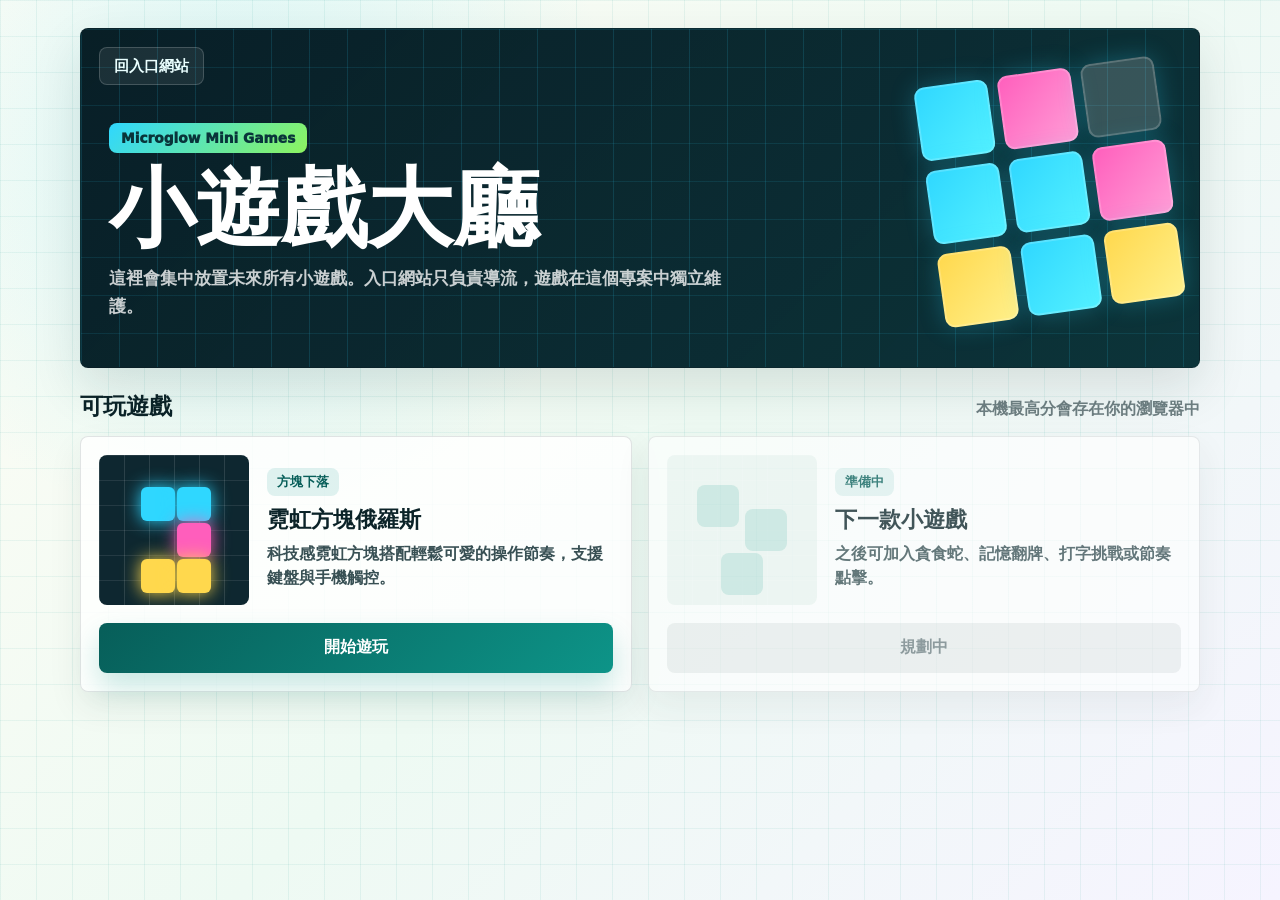
==== index.html @ 8ab64b35 "Fix portal return links" ====
<!doctype html>
<html lang="zh-Hant">
  <head>
    <meta charset="utf-8">
    <meta name="viewport" content="width=device-width, initial-scale=1">
    <meta
      name="description"
      content="TSY.Microglow 小遊戲大廳，集中放置可在桌機與手機遊玩的輕量小遊戲。"
    >
    <title>TSY.Microglow 小遊戲大廳</title>
    <link rel="stylesheet" href="./shared/base.css">
  </head>
  <body>
    <main class="lobby-shell">
      <header class="lobby-hero" aria-labelledby="page-title">
        <a class="back-link" href="https://tsy3991.github.io/TSY.Microglow-Website/" data-portal-return>回入口網站</a>
        <div class="hero-copy">
          <p class="eyebrow">Microglow Mini Games</p>
          <h1 id="page-title">小遊戲大廳</h1>
          <p>
            這裡會集中放置未來所有小遊戲。入口網站只負責導流，遊戲在這個專案中獨立維護。
          </p>
        </div>
        <div class="hero-pixel" aria-hidden="true">
          <span></span>
          <span></span>
          <span></span>
          <span></span>
          <span></span>
          <span></span>
          <span></span>
          <span></span>
          <span></span>
        </div>
      </header>

      <section class="game-section" aria-labelledby="games-title">
        <div class="section-heading">
          <h2 id="games-title">可玩遊戲</h2>
          <span>本機最高分會存在你的瀏覽器中</span>
        </div>

        <div class="game-grid">
          <article class="game-card">
            <div class="game-thumb neon-blocks" aria-hidden="true">
              <span></span>
              <span></span>
              <span></span>
              <span></span>
              <span></span>
            </div>
            <div class="game-card-copy">
              <p>方塊下落</p>
              <h3>霓虹方塊俄羅斯</h3>
              <span>科技感霓虹方塊搭配輕鬆可愛的操作節奏，支援鍵盤與手機觸控。</span>
            </div>
            <a class="primary-link" href="./games/tetris/">開始遊玩</a>
          </article>

          <article class="game-card is-coming">
            <div class="game-thumb muted-thumb" aria-hidden="true">
              <span></span>
              <span></span>
              <span></span>
            </div>
            <div class="game-card-copy">
              <p>準備中</p>
              <h3>下一款小遊戲</h3>
              <span>之後可加入貪食蛇、記憶翻牌、打字挑戰或節奏點擊。</span>
            </div>
            <span class="disabled-link">規劃中</span>
          </article>
        </div>
      </section>
    </main>
    <script src="./shared/portal-return.js"></script>
  </body>
</html>
---- shared/base.css ----
:root {
  --page: #f7fbf8;
  --ink: #0b2328;
  --ink-soft: #385054;
  --muted: #6e7f82;
  --panel: rgba(255, 255, 255, 0.82);
  --line: rgba(21, 39, 43, 0.12);
  --teal: #0d9488;
  --teal-deep: #075e59;
  --cyan: #2fd7ff;
  --lime: #8df45f;
  --pink: #ff5ebc;
  --yellow: #ffd84d;
  --blue: #3d75ff;
  --radius: 8px;
  --shadow: 0 20px 50px rgba(15, 40, 44, 0.12);
}

* {
  box-sizing: border-box;
}

html {
  min-width: 320px;
  background: var(--page);
  color: var(--ink);
  font-family:
    "Noto Sans TC",
    "Microsoft JhengHei",
    system-ui,
    -apple-system,
    BlinkMacSystemFont,
    "Segoe UI",
    sans-serif;
}

body {
  min-height: 100vh;
  margin: 0;
  background:
    linear-gradient(90deg, rgba(13, 148, 136, 0.08) 1px, transparent 1px),
    linear-gradient(rgba(13, 148, 136, 0.07) 1px, transparent 1px),
    radial-gradient(circle at 18% 16%, rgba(47, 215, 255, 0.18), transparent 30%),
    linear-gradient(135deg, #fffdf5 0%, #eefaf3 52%, #f6f4ff 100%);
  background-size: 36px 36px, 36px 36px, auto, auto;
}

a {
  color: inherit;
  text-decoration: none;
}

button,
a {
  -webkit-tap-highlight-color: transparent;
}

h1,
h2,
h3,
p {
  margin-top: 0;
}

.lobby-shell {
  width: min(1120px, calc(100% - 32px));
  margin: 0 auto;
  padding: 28px 0 48px;
}

.lobby-hero {
  position: relative;
  display: grid;
  grid-template-columns: minmax(0, 1fr) 330px;
  gap: 26px;
  align-items: center;
  min-height: 340px;
  overflow: hidden;
  padding: 28px;
  border: 1px solid var(--line);
  border-radius: var(--radius);
  background:
    linear-gradient(135deg, rgba(8, 30, 38, 0.92), rgba(11, 51, 57, 0.88)),
    linear-gradient(135deg, #10232b, #123b3f);
  box-shadow: var(--shadow);
}

.lobby-hero::before {
  position: absolute;
  inset: 0;
  background:
    linear-gradient(90deg, rgba(47, 215, 255, 0.14) 1px, transparent 1px),
    linear-gradient(rgba(47, 215, 255, 0.1) 1px, transparent 1px);
  background-size: 38px 38px;
  content: "";
  pointer-events: none;
}

.back-link,
.hero-copy,
.hero-pixel {
  position: relative;
  z-index: 1;
}

.back-link {
  position: absolute;
  top: 18px;
  left: 18px;
  z-index: 10;
  display: inline-flex;
  min-height: 38px;
  align-items: center;
  padding: 0 14px;
  border: 1px solid rgba(255, 255, 255, 0.18);
  border-radius: var(--radius);
  color: #eaffff;
  background: rgba(255, 255, 255, 0.08);
  font-size: 0.92rem;
  font-weight: 900;
  pointer-events: auto;
  touch-action: manipulation;
}

.hero-copy {
  padding-top: 48px;
  color: #ffffff;
}

.eyebrow {
  display: inline-flex;
  min-height: 30px;
  align-items: center;
  margin-bottom: 14px;
  padding: 0 12px;
  border-radius: var(--radius);
  color: #09343a;
  background: linear-gradient(135deg, var(--cyan), var(--lime));
  font-size: 0.86rem;
  font-weight: 950;
}

.hero-copy h1 {
  margin-bottom: 14px;
  font-size: clamp(2.2rem, 7vw, 5.4rem);
  font-weight: 950;
  line-height: 0.95;
  letter-spacing: 0;
}

.hero-copy p:last-child {
  max-width: 620px;
  margin-bottom: 0;
  color: rgba(255, 255, 255, 0.78);
  font-size: 1.08rem;
  font-weight: 800;
  line-height: 1.65;
}

.hero-pixel {
  display: grid;
  grid-template-columns: repeat(3, 74px);
  grid-auto-rows: 74px;
  gap: 10px;
  justify-content: end;
  transform: rotate(-8deg);
}

.hero-pixel span {
  border-radius: 10px;
  background: rgba(255, 255, 255, 0.18);
  box-shadow:
    inset 0 0 0 2px rgba(255, 255, 255, 0.18),
    0 0 24px rgba(47, 215, 255, 0.26);
}

.hero-pixel span:nth-child(1),
.hero-pixel span:nth-child(4),
.hero-pixel span:nth-child(5),
.hero-pixel span:nth-child(8) {
  background: linear-gradient(135deg, var(--cyan), #54f1ff);
}

.hero-pixel span:nth-child(2),
.hero-pixel span:nth-child(6) {
  background: linear-gradient(135deg, var(--pink), #ff9ed7);
}

.hero-pixel span:nth-child(7),
.hero-pixel span:nth-child(9) {
  background: linear-gradient(135deg, var(--yellow), #fff08b);
}

.game-section {
  display: grid;
  gap: 16px;
  margin-top: 24px;
}

.section-heading {
  display: flex;
  flex-wrap: wrap;
  align-items: end;
  justify-content: space-between;
  gap: 10px;
}

.section-heading h2 {
  margin-bottom: 0;
  font-size: 1.45rem;
  line-height: 1.2;
}

.section-heading span {
  color: var(--muted);
  font-weight: 800;
}

.game-grid {
  display: grid;
  grid-template-columns: repeat(2, minmax(0, 1fr));
  gap: 16px;
}

.game-card {
  display: grid;
  grid-template-columns: 150px minmax(0, 1fr);
  gap: 18px;
  align-items: center;
  padding: 18px;
  border: 1px solid var(--line);
  border-radius: var(--radius);
  background: var(--panel);
  box-shadow: 0 14px 34px rgba(20, 46, 50, 0.08);
}

.game-thumb {
  position: relative;
  display: grid;
  width: 150px;
  height: 150px;
  place-items: center;
  overflow: hidden;
  border-radius: var(--radius);
  background: #0e2730;
}

.game-thumb::before {
  position: absolute;
  inset: 0;
  background:
    linear-gradient(90deg, rgba(255, 255, 255, 0.12) 1px, transparent 1px),
    linear-gradient(rgba(255, 255, 255, 0.09) 1px, transparent 1px);
  background-size: 25px 25px;
  content: "";
}

.neon-blocks span {
  position: absolute;
  width: 34px;
  height: 34px;
  border-radius: 6px;
  box-shadow: 0 0 18px currentColor;
}

.neon-blocks span:nth-child(1) {
  top: 32px;
  left: 42px;
  color: var(--cyan);
  background: var(--cyan);
}

.neon-blocks span:nth-child(2) {
  top: 32px;
  left: 78px;
  color: var(--cyan);
  background: var(--cyan);
}

.neon-blocks span:nth-child(3) {
  top: 68px;
  left: 78px;
  color: var(--pink);
  background: var(--pink);
}

.neon-blocks span:nth-child(4) {
  top: 104px;
  left: 42px;
  color: var(--yellow);
  background: var(--yellow);
}

.neon-blocks span:nth-child(5) {
  top: 104px;
  left: 78px;
  color: var(--yellow);
  background: var(--yellow);
}

.muted-thumb {
  background: #ecf5f2;
}

.muted-thumb span {
  position: absolute;
  width: 42px;
  height: 42px;
  border-radius: 8px;
  background: rgba(13, 148, 136, 0.18);
}

.muted-thumb span:nth-child(1) {
  top: 30px;
  left: 30px;
}

.muted-thumb span:nth-child(2) {
  top: 54px;
  left: 78px;
}

.muted-thumb span:nth-child(3) {
  top: 98px;
  left: 54px;
}

.game-card-copy {
  min-width: 0;
}

.game-card-copy p {
  display: inline-flex;
  min-height: 28px;
  align-items: center;
  margin-bottom: 10px;
  padding: 0 10px;
  border-radius: var(--radius);
  color: var(--teal-deep);
  background: rgba(13, 148, 136, 0.12);
  font-size: 0.84rem;
  font-weight: 950;
}

.game-card-copy h3 {
  margin-bottom: 8px;
  font-size: 1.36rem;
  line-height: 1.25;
}

.game-card-copy span {
  color: var(--ink-soft);
  font-weight: 750;
  line-height: 1.55;
}

.primary-link,
.disabled-link {
  grid-column: 1 / -1;
  display: inline-flex;
  min-height: 50px;
  align-items: center;
  justify-content: center;
  border-radius: var(--radius);
  font-size: 1rem;
  font-weight: 950;
}

.primary-link {
  color: #ffffff;
  background: linear-gradient(135deg, var(--teal-deep), var(--teal));
  box-shadow: 0 14px 28px rgba(13, 148, 136, 0.22);
}

.disabled-link {
  color: var(--muted);
  background: rgba(90, 114, 118, 0.12);
}

.is-coming {
  opacity: 0.76;
}

@media (max-width: 820px) {
  .lobby-shell {
    width: min(100% - 24px, 1120px);
    padding-top: 16px;
  }

  .lobby-hero {
    grid-template-columns: 1fr;
    min-height: auto;
  }

  .hero-pixel {
    grid-template-columns: repeat(6, 38px);
    grid-auto-rows: 38px;
    justify-content: start;
    transform: none;
  }

  .game-grid {
    grid-template-columns: 1fr;
  }
}

@media (max-width: 540px) {
  .lobby-hero {
    padding: 20px;
  }

  .hero-copy {
    padding-top: 48px;
  }

  .game-card {
    grid-template-columns: 1fr;
  }

  .game-thumb {
    width: 100%;
    height: 180px;
  }
}
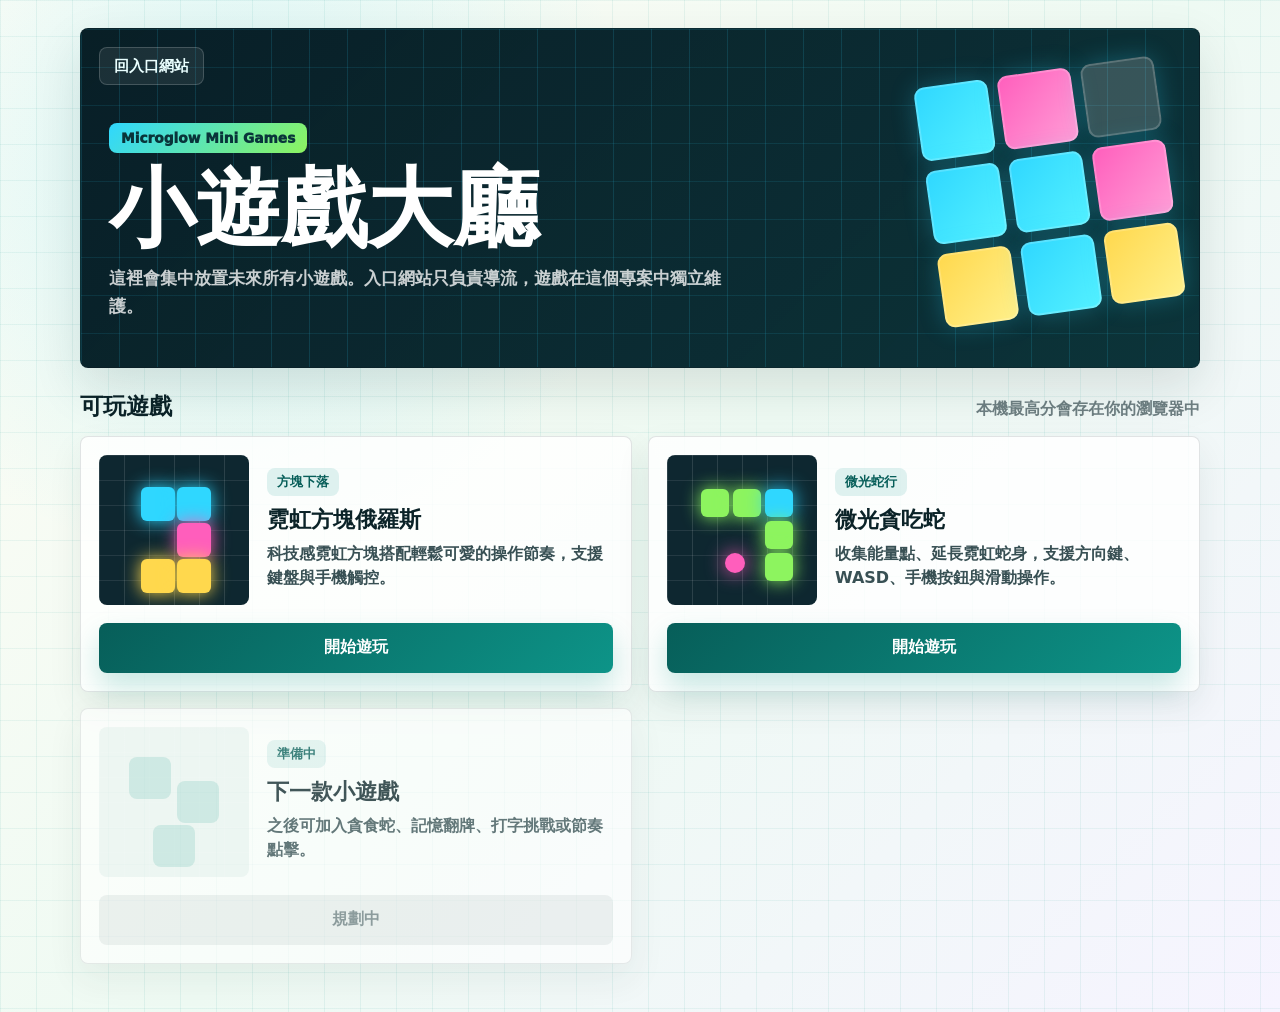
==== commit 58c5bfa6: "Add snake mini game" ====
--- a/index.html
+++ b/index.html
@@ -57,6 +57,23 @@
             <a class="primary-link" href="./games/tetris/">開始遊玩</a>
           </article>
 
+          <article class="game-card">
+            <div class="game-thumb snake-path" aria-hidden="true">
+              <span></span>
+              <span></span>
+              <span></span>
+              <span></span>
+              <span></span>
+              <span></span>
+            </div>
+            <div class="game-card-copy">
+              <p>微光蛇行</p>
+              <h3>微光貪吃蛇</h3>
+              <span>收集能量點、延長霓虹蛇身，支援方向鍵、WASD、手機按鈕與滑動操作。</span>
+            </div>
+            <a class="primary-link" href="./games/snake/">開始遊玩</a>
+          </article>
+
           <article class="game-card is-coming">
             <div class="game-thumb muted-thumb" aria-hidden="true">
               <span></span>
--- a/shared/base.css
+++ b/shared/base.css
@@ -298,6 +298,52 @@
   background: var(--yellow);
 }
 
+.snake-path span {
+  position: absolute;
+  width: 28px;
+  height: 28px;
+  border-radius: 6px;
+  background: var(--lime);
+  box-shadow: 0 0 18px var(--lime);
+}
+
+.snake-path span:nth-child(1) {
+  top: 34px;
+  left: 34px;
+}
+
+.snake-path span:nth-child(2) {
+  top: 34px;
+  left: 66px;
+}
+
+.snake-path span:nth-child(3) {
+  top: 34px;
+  left: 98px;
+  background: var(--cyan);
+  box-shadow: 0 0 20px var(--cyan);
+}
+
+.snake-path span:nth-child(4) {
+  top: 66px;
+  left: 98px;
+}
+
+.snake-path span:nth-child(5) {
+  top: 98px;
+  left: 98px;
+}
+
+.snake-path span:nth-child(6) {
+  top: 98px;
+  left: 58px;
+  width: 20px;
+  height: 20px;
+  border-radius: 50%;
+  background: var(--pink);
+  box-shadow: 0 0 20px var(--pink);
+}
+
 .muted-thumb {
   background: #ecf5f2;
 }
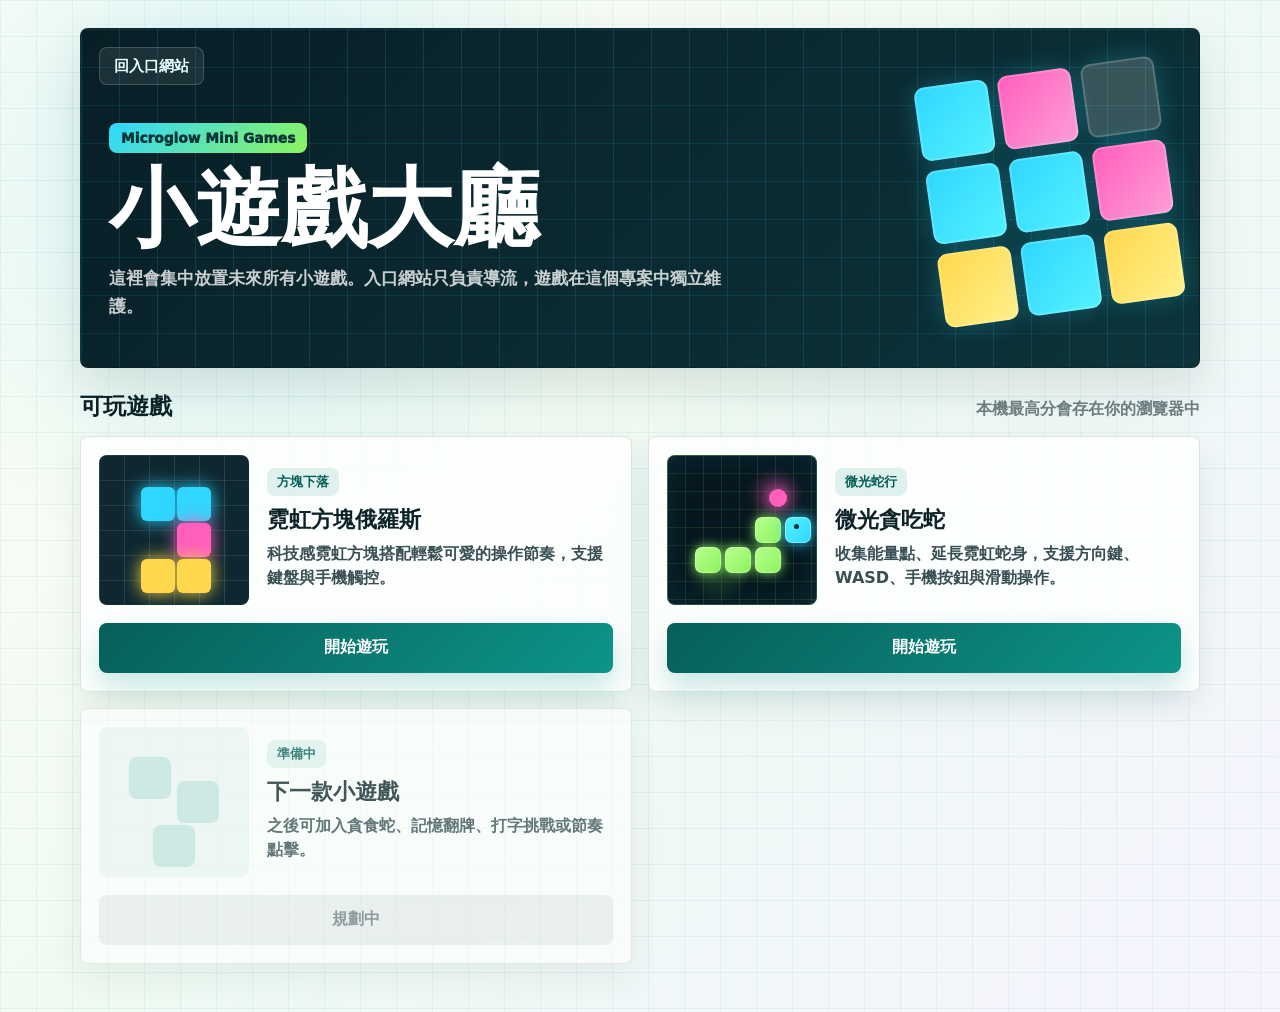
==== commit 140248fc: "Add snake lobby thumbnail" ====
--- a/index.html
+++ b/index.html
@@ -58,7 +58,7 @@
           </article>
 
           <article class="game-card">
-            <div class="game-thumb snake-path" aria-hidden="true">
+            <div class="game-thumb snake-preview" aria-hidden="true">
               <span></span>
               <span></span>
               <span></span>
--- a/shared/base.css
+++ b/shared/base.css
@@ -298,50 +298,86 @@
   background: var(--yellow);
 }
 
-.snake-path span {
-  position: absolute;
-  width: 28px;
-  height: 28px;
-  border-radius: 6px;
-  background: var(--lime);
-  box-shadow: 0 0 18px var(--lime);
-}
-
-.snake-path span:nth-child(1) {
+.snake-preview {
+  background:
+    radial-gradient(circle at 72% 26%, rgba(255, 94, 188, 0.28), transparent 18%),
+    radial-gradient(circle at 34% 76%, rgba(141, 244, 95, 0.22), transparent 22%),
+    #07171f;
+  box-shadow:
+    inset 0 0 0 1px rgba(141, 244, 95, 0.22),
+    inset 0 0 32px rgba(47, 215, 255, 0.1);
+}
+
+.snake-preview::before {
+  background:
+    linear-gradient(90deg, rgba(141, 244, 95, 0.12) 1px, transparent 1px),
+    linear-gradient(rgba(141, 244, 95, 0.1) 1px, transparent 1px);
+  background-size: 18px 18px;
+}
+
+.snake-preview::after {
+  position: absolute;
   top: 34px;
-  left: 34px;
-}
-
-.snake-path span:nth-child(2) {
-  top: 34px;
-  left: 66px;
-}
-
-.snake-path span:nth-child(3) {
-  top: 34px;
-  left: 98px;
-  background: var(--cyan);
-  box-shadow: 0 0 20px var(--cyan);
-}
-
-.snake-path span:nth-child(4) {
-  top: 66px;
-  left: 98px;
-}
-
-.snake-path span:nth-child(5) {
-  top: 98px;
-  left: 98px;
-}
-
-.snake-path span:nth-child(6) {
-  top: 98px;
-  left: 58px;
-  width: 20px;
-  height: 20px;
+  right: 30px;
+  width: 18px;
+  height: 18px;
   border-radius: 50%;
   background: var(--pink);
-  box-shadow: 0 0 20px var(--pink);
+  box-shadow:
+    0 0 16px var(--pink),
+    0 0 34px rgba(255, 94, 188, 0.42);
+  content: "";
+}
+
+.snake-preview span {
+  position: absolute;
+  z-index: 1;
+  width: 26px;
+  height: 26px;
+  border-radius: 7px;
+  background: linear-gradient(135deg, #b8ff8f, var(--lime));
+  box-shadow:
+    0 0 12px rgba(141, 244, 95, 0.9),
+    inset 0 0 0 1px rgba(255, 255, 255, 0.32);
+}
+
+.snake-preview span:nth-child(1) {
+  top: 92px;
+  left: 28px;
+}
+
+.snake-preview span:nth-child(2) {
+  top: 92px;
+  left: 58px;
+}
+
+.snake-preview span:nth-child(3) {
+  top: 92px;
+  left: 88px;
+}
+
+.snake-preview span:nth-child(4) {
+  top: 62px;
+  left: 88px;
+}
+
+.snake-preview span:nth-child(5) {
+  top: 62px;
+  left: 118px;
+  background: linear-gradient(135deg, #54f1ff, var(--cyan));
+  box-shadow:
+    0 0 14px rgba(47, 215, 255, 0.92),
+    inset 0 0 0 1px rgba(255, 255, 255, 0.34);
+}
+
+.snake-preview span:nth-child(6) {
+  top: 69px;
+  left: 127px;
+  width: 5px;
+  height: 5px;
+  border-radius: 50%;
+  background: #07343d;
+  box-shadow: none;
 }
 
 .muted-thumb {
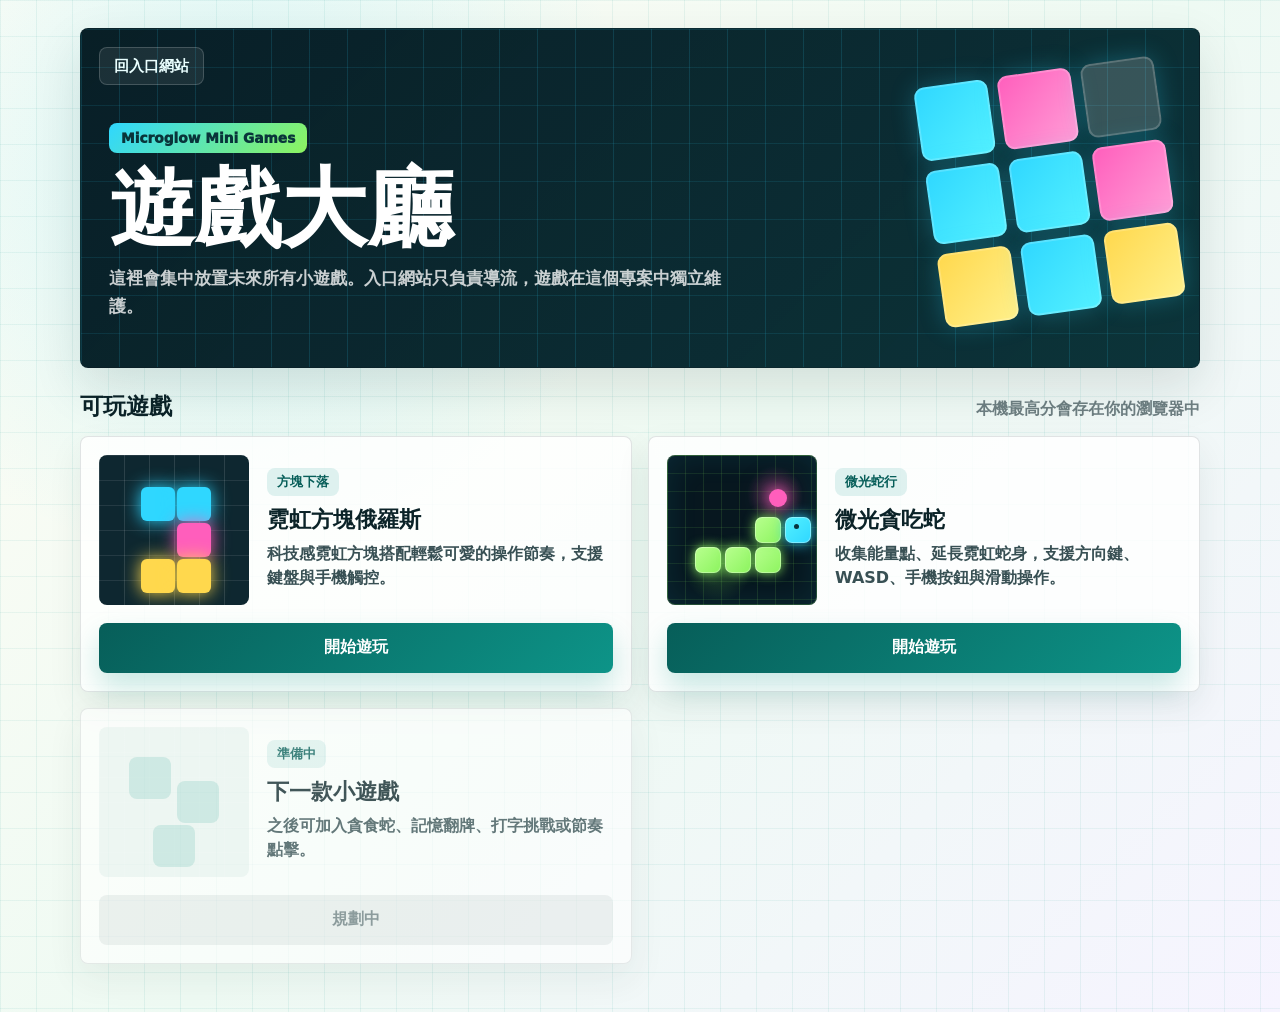
==== commit 5a797b66: "Rename game lobby labels" ====
--- a/index.html
+++ b/index.html
@@ -5,9 +5,9 @@
     <meta name="viewport" content="width=device-width, initial-scale=1">
     <meta
       name="description"
-      content="TSY.Microglow 小遊戲大廳，集中放置可在桌機與手機遊玩的輕量小遊戲。"
+      content="TSY.Microglow 遊戲大廳，集中放置可在桌機與手機遊玩的輕量小遊戲。"
     >
-    <title>TSY.Microglow 小遊戲大廳</title>
+    <title>TSY.Microglow 遊戲大廳</title>
     <link rel="stylesheet" href="./shared/base.css">
   </head>
   <body>
@@ -16,7 +16,7 @@
         <a class="back-link" href="https://tsy3991.github.io/TSY.Microglow-Website/" data-portal-return>回入口網站</a>
         <div class="hero-copy">
           <p class="eyebrow">Microglow Mini Games</p>
-          <h1 id="page-title">小遊戲大廳</h1>
+          <h1 id="page-title">遊戲大廳</h1>
           <p>
             這裡會集中放置未來所有小遊戲。入口網站只負責導流，遊戲在這個專案中獨立維護。
           </p>
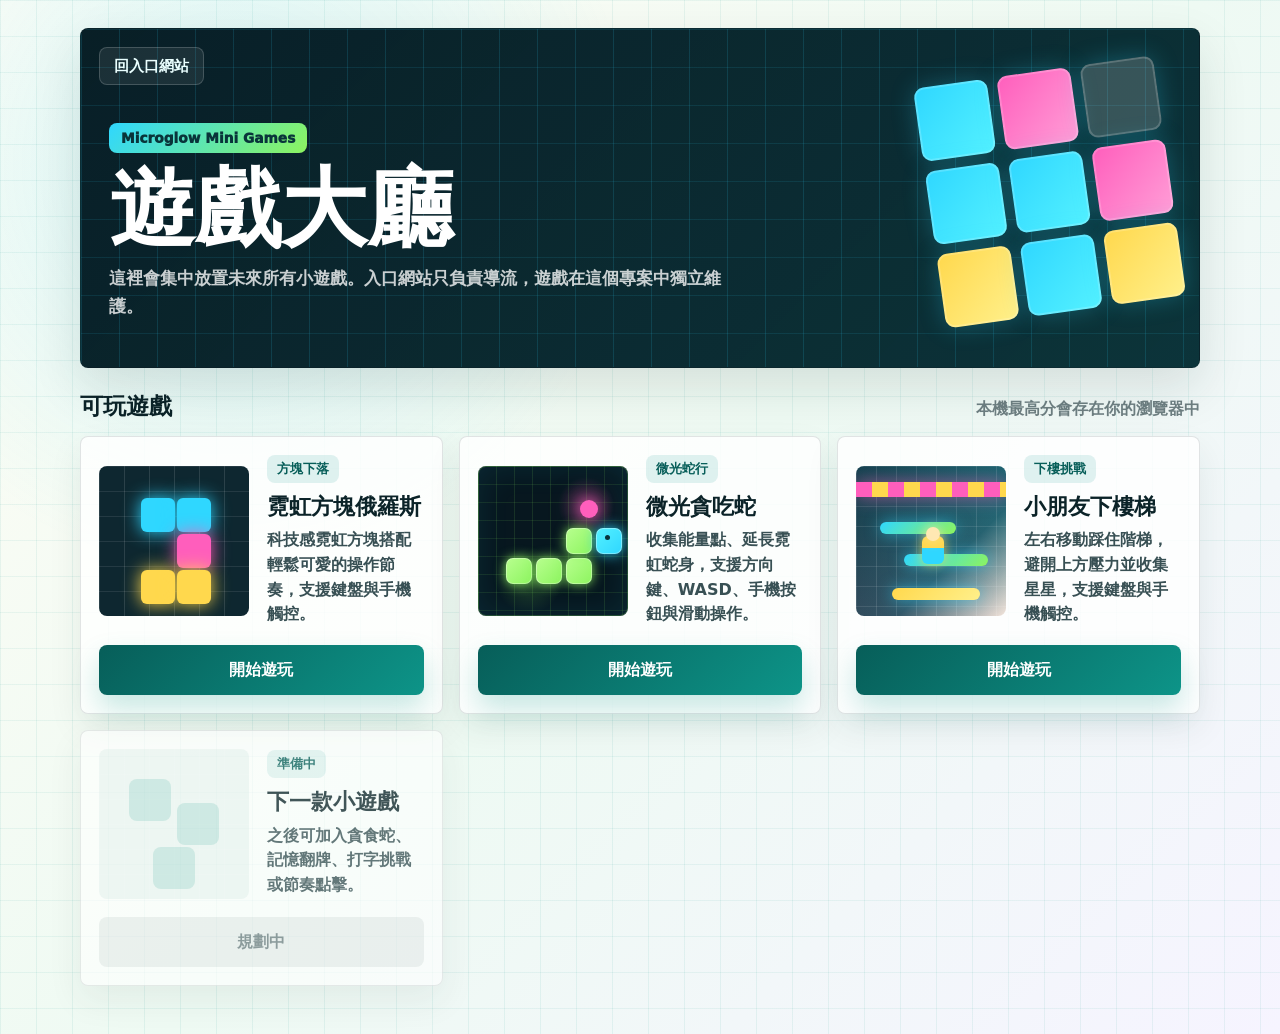
==== commit f8188948: "Add 小朋友下樓梯 game to lobby - New downstairs game with keyboard and touch controls - Update lobby card," ====
--- a/index.html
+++ b/index.html
@@ -74,6 +74,22 @@
             <a class="primary-link" href="./games/snake/">開始遊玩</a>
           </article>
 
+          <article class="game-card">
+            <div class="game-thumb downstairs-preview" aria-hidden="true">
+              <span></span>
+              <span></span>
+              <span></span>
+              <span></span>
+              <span></span>
+            </div>
+            <div class="game-card-copy">
+              <p>下樓挑戰</p>
+              <h3>小朋友下樓梯</h3>
+              <span>左右移動踩住階梯，避開上方壓力並收集星星，支援鍵盤與手機觸控。</span>
+            </div>
+            <a class="primary-link" href="./games/downstairs/">開始遊玩</a>
+          </article>
+
           <article class="game-card is-coming">
             <div class="game-thumb muted-thumb" aria-hidden="true">
               <span></span>
--- a/shared/base.css
+++ b/shared/base.css
@@ -218,7 +218,7 @@
 
 .game-grid {
   display: grid;
-  grid-template-columns: repeat(2, minmax(0, 1fr));
+  grid-template-columns: repeat(auto-fit, minmax(320px, 1fr));
   gap: 16px;
 }
 
@@ -380,6 +380,83 @@
   box-shadow: none;
 }
 
+.downstairs-preview {
+  background:
+    linear-gradient(180deg, rgba(47, 215, 255, 0.18), rgba(255, 94, 188, 0.12)),
+    linear-gradient(135deg, #0b2027, #18555b 64%, #f1f7df),
+    #10232b;
+}
+
+.downstairs-preview::before {
+  background:
+    linear-gradient(90deg, rgba(255, 255, 255, 0.12) 1px, transparent 1px),
+    linear-gradient(rgba(255, 255, 255, 0.1) 1px, transparent 1px);
+  background-size: 20px 20px;
+}
+
+.downstairs-preview::after {
+  position: absolute;
+  top: 16px;
+  left: 0;
+  width: 100%;
+  height: 15px;
+  background: repeating-linear-gradient(90deg, #ff5ebc 0 16px, #ffd84d 16px 32px);
+  box-shadow: 0 0 18px rgba(255, 94, 188, 0.55);
+  content: "";
+}
+
+.downstairs-preview span {
+  position: absolute;
+  z-index: 1;
+  border-radius: 6px;
+}
+
+.downstairs-preview span:nth-child(1),
+.downstairs-preview span:nth-child(2),
+.downstairs-preview span:nth-child(3) {
+  height: 12px;
+  background: linear-gradient(135deg, var(--cyan), #8df45f);
+  box-shadow: 0 0 16px rgba(47, 215, 255, 0.58);
+}
+
+.downstairs-preview span:nth-child(1) {
+  top: 56px;
+  left: 24px;
+  width: 76px;
+}
+
+.downstairs-preview span:nth-child(2) {
+  top: 88px;
+  right: 18px;
+  width: 84px;
+}
+
+.downstairs-preview span:nth-child(3) {
+  top: 122px;
+  left: 36px;
+  width: 88px;
+  background: linear-gradient(135deg, var(--yellow), #fff08b);
+}
+
+.downstairs-preview span:nth-child(4) {
+  top: 70px;
+  left: 66px;
+  width: 22px;
+  height: 28px;
+  background: linear-gradient(180deg, #ffd84d 0 42%, #2fd7ff 42% 100%);
+  box-shadow: 0 0 12px rgba(255, 216, 77, 0.72);
+}
+
+.downstairs-preview span:nth-child(5) {
+  top: 61px;
+  left: 70px;
+  width: 14px;
+  height: 14px;
+  border-radius: 50%;
+  background: #ffe8b3;
+  box-shadow: 0 0 12px rgba(255, 232, 179, 0.8);
+}
+
 .muted-thumb {
   background: #ecf5f2;
 }
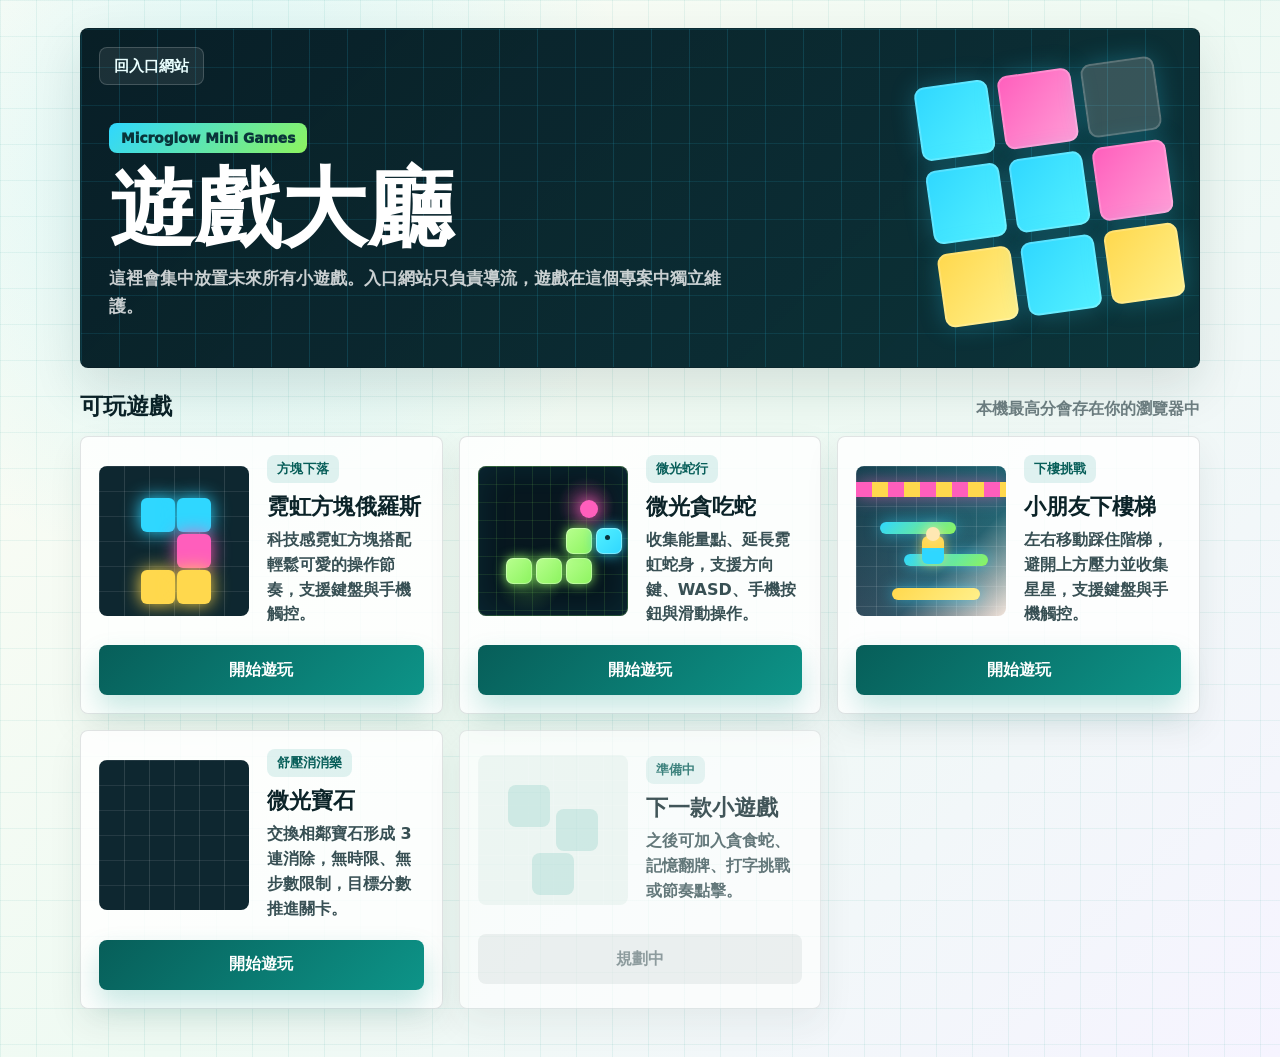
==== commit 23e96545: "Add 微光寶石 match-3 game (logic baseline) - New gem game with swap-adjacent match-3, chain combos, spec" ====
--- a/index.html
+++ b/index.html
@@ -90,6 +90,23 @@
             <a class="primary-link" href="./games/downstairs/">開始遊玩</a>
           </article>
 
+          <article class="game-card">
+            <div class="game-thumb gem-preview" aria-hidden="true">
+              <span></span>
+              <span></span>
+              <span></span>
+              <span></span>
+              <span></span>
+              <span></span>
+            </div>
+            <div class="game-card-copy">
+              <p>舒壓消消樂</p>
+              <h3>微光寶石</h3>
+              <span>交換相鄰寶石形成 3 連消除，無時限、無步數限制，目標分數推進關卡。</span>
+            </div>
+            <a class="primary-link" href="./games/gem/">開始遊玩</a>
+          </article>
+
           <article class="game-card is-coming">
             <div class="game-thumb muted-thumb" aria-hidden="true">
               <span></span>
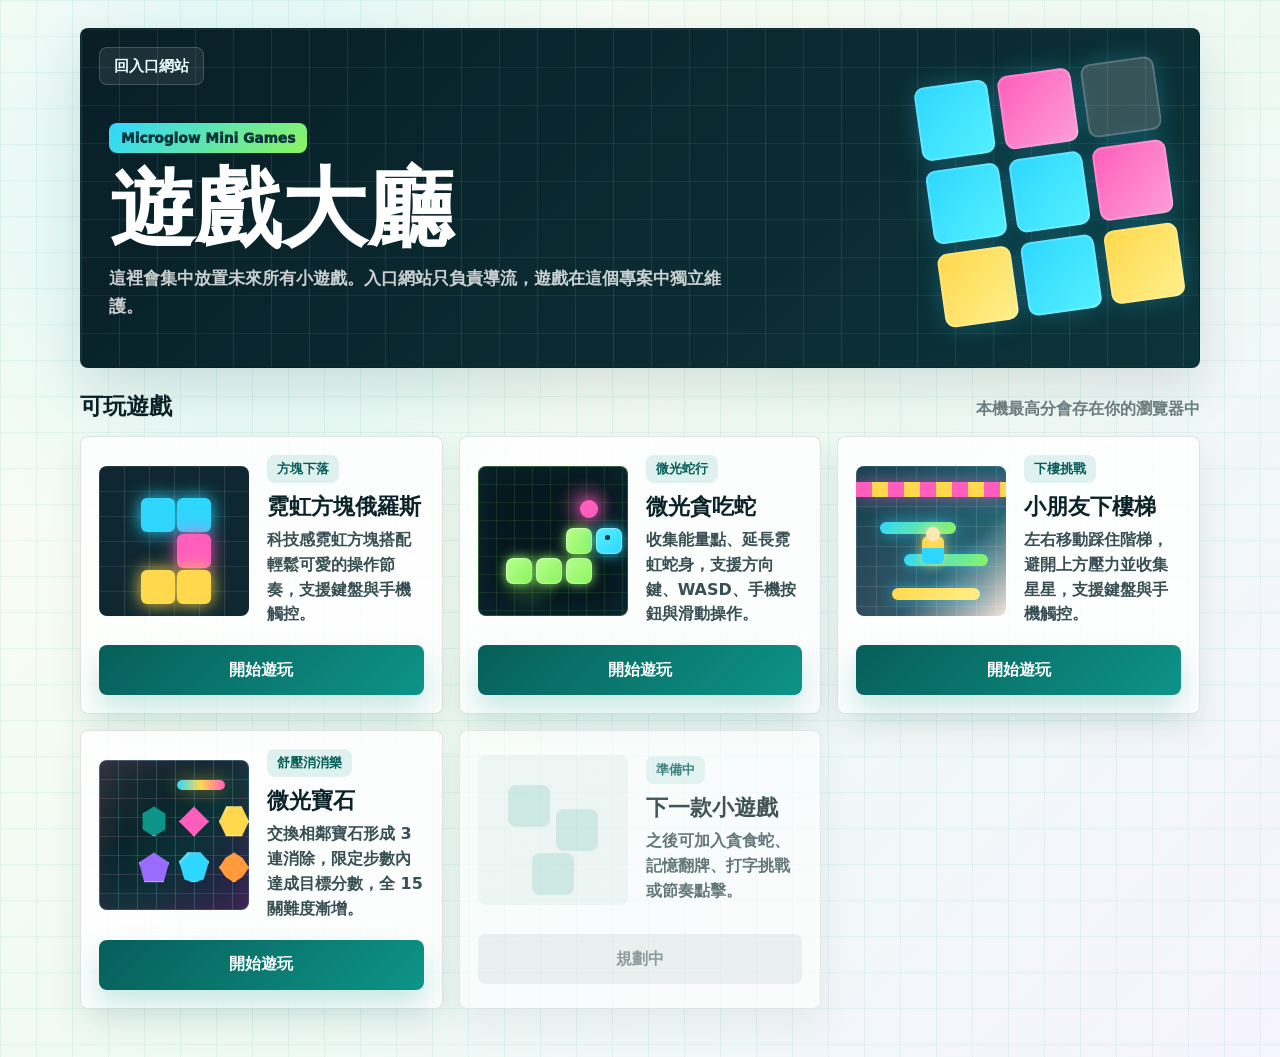
==== commit 4667062f: "Overhaul gem match-3: move-limited stages, difficulty curve, new specials Replace unlimited scoring " ====
--- a/index.html
+++ b/index.html
@@ -102,7 +102,7 @@
             <div class="game-card-copy">
               <p>舒壓消消樂</p>
               <h3>微光寶石</h3>
-              <span>交換相鄰寶石形成 3 連消除，無時限、無步數限制，目標分數推進關卡。</span>
+              <span>交換相鄰寶石形成 3 連消除，限定步數內達成目標分數，全 15 關難度漸增。</span>
             </div>
             <a class="primary-link" href="./games/gem/">開始遊玩</a>
           </article>
--- a/shared/base.css
+++ b/shared/base.css
@@ -457,6 +457,109 @@
   box-shadow: 0 0 12px rgba(255, 232, 179, 0.8);
 }
 
+.gem-preview {
+  background:
+    linear-gradient(90deg, rgba(47, 215, 255, 0.12) 1px, transparent 1px),
+    linear-gradient(rgba(255, 94, 188, 0.1) 1px, transparent 1px),
+    linear-gradient(135deg, #071219, #0b3136 58%, #30204a);
+  background-size: 19px 19px, 19px 19px, auto;
+  box-shadow:
+    inset 0 0 0 1px rgba(47, 215, 255, 0.18),
+    inset 0 0 34px rgba(255, 94, 188, 0.12);
+}
+
+.gem-preview::before {
+  background:
+    linear-gradient(135deg, rgba(255, 255, 255, 0.12), transparent 36%),
+    linear-gradient(90deg, rgba(255, 255, 255, 0.08) 1px, transparent 1px),
+    linear-gradient(rgba(255, 255, 255, 0.06) 1px, transparent 1px);
+  background-size: auto, 19px 19px, 19px 19px;
+}
+
+.gem-preview::after {
+  position: absolute;
+  inset: 20px 24px auto auto;
+  width: 48px;
+  height: 10px;
+  border-radius: 999px;
+  background: linear-gradient(90deg, var(--cyan), var(--yellow), var(--pink));
+  box-shadow: 0 0 18px rgba(255, 216, 77, 0.48);
+  content: "";
+}
+
+.gem-preview span {
+  position: absolute;
+  z-index: 1;
+  width: 30px;
+  height: 30px;
+  clip-path: polygon(50% 0, 88% 24%, 88% 76%, 50% 100%, 12% 76%, 12% 24%);
+  background:
+    linear-gradient(135deg, rgba(255, 255, 255, 0.78), transparent 23%),
+    var(--teal);
+  box-shadow:
+    0 0 14px currentColor,
+    inset 0 0 0 1px rgba(255, 255, 255, 0.4);
+}
+
+.gem-preview span:nth-child(1) {
+  top: 46px;
+  left: 40px;
+  color: var(--teal);
+  background:
+    linear-gradient(135deg, rgba(255, 255, 255, 0.78), transparent 23%),
+    var(--teal);
+}
+
+.gem-preview span:nth-child(2) {
+  top: 46px;
+  left: 80px;
+  color: var(--pink);
+  clip-path: polygon(50% 0, 100% 50%, 50% 100%, 0 50%);
+  background:
+    linear-gradient(135deg, rgba(255, 255, 255, 0.74), transparent 24%),
+    var(--pink);
+}
+
+.gem-preview span:nth-child(3) {
+  top: 46px;
+  left: 120px;
+  color: var(--yellow);
+  clip-path: polygon(24% 0, 76% 0, 100% 50%, 76% 100%, 24% 100%, 0 50%);
+  background:
+    linear-gradient(135deg, rgba(255, 255, 255, 0.72), transparent 24%),
+    var(--yellow);
+}
+
+.gem-preview span:nth-child(4) {
+  top: 92px;
+  left: 40px;
+  color: #9b6bff;
+  clip-path: polygon(50% 0, 100% 34%, 82% 100%, 18% 100%, 0 34%);
+  background:
+    linear-gradient(135deg, rgba(255, 255, 255, 0.74), transparent 24%),
+    #9b6bff;
+}
+
+.gem-preview span:nth-child(5) {
+  top: 92px;
+  left: 80px;
+  color: var(--cyan);
+  clip-path: polygon(28% 0, 72% 0, 100% 30%, 82% 90%, 50% 100%, 18% 90%, 0 30%);
+  background:
+    linear-gradient(135deg, rgba(255, 255, 255, 0.78), transparent 24%),
+    var(--cyan);
+}
+
+.gem-preview span:nth-child(6) {
+  top: 92px;
+  left: 120px;
+  color: #ff9a3d;
+  clip-path: polygon(50% 0, 78% 18%, 100% 50%, 78% 82%, 50% 100%, 22% 82%, 0 50%, 22% 18%);
+  background:
+    linear-gradient(135deg, rgba(255, 255, 255, 0.74), transparent 24%),
+    #ff9a3d;
+}
+
 .muted-thumb {
   background: #ecf5f2;
 }
